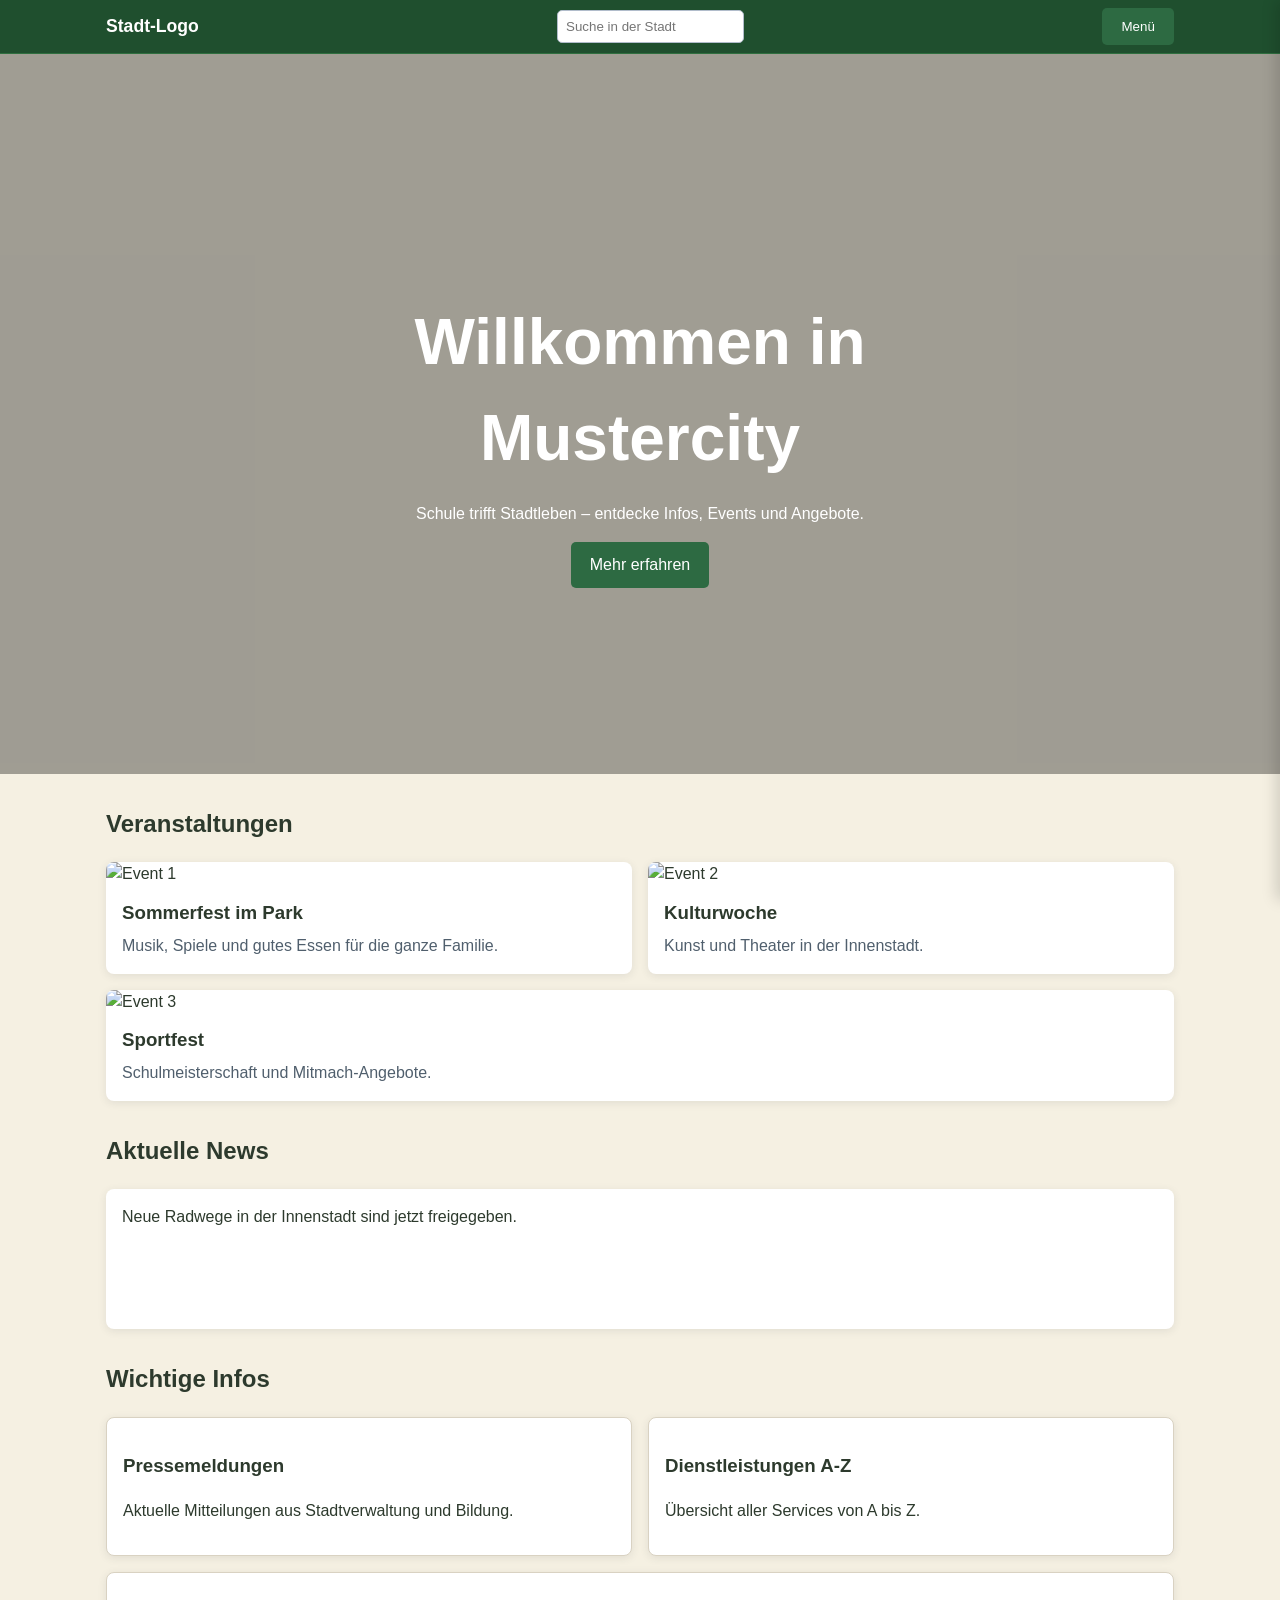
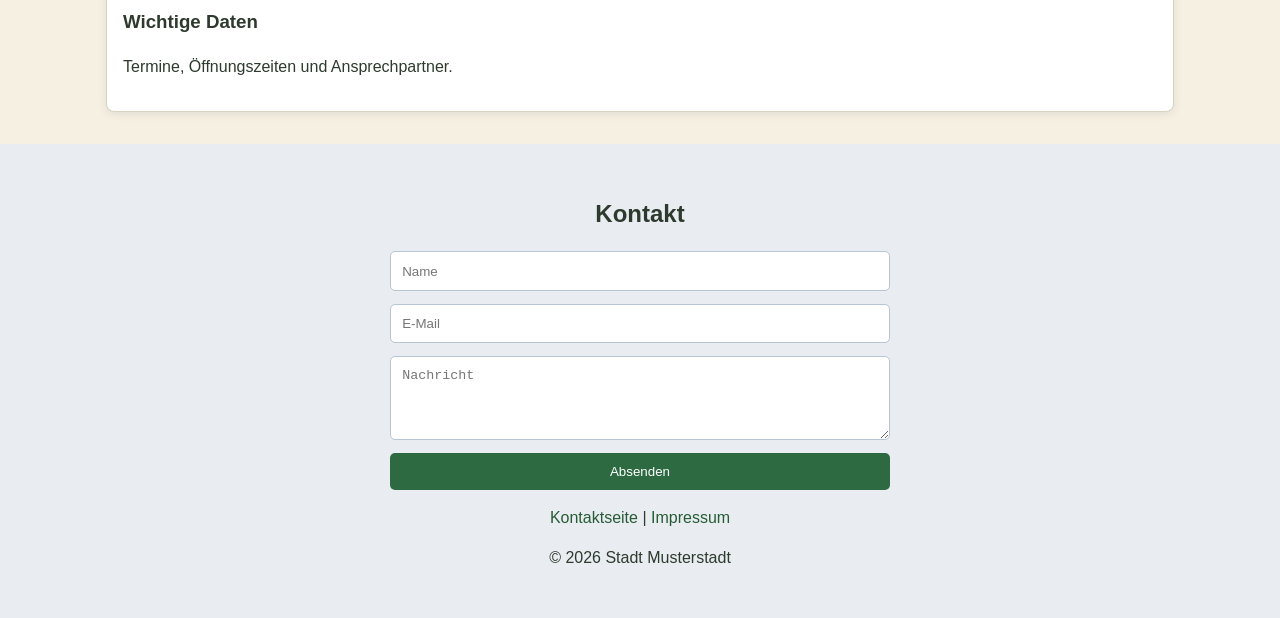
==== index.html @ e743a725 "Website v1" ====
<!DOCTYPE html>
<html lang="de">
<head>
  <meta charset="UTF-8" />
  <meta name="viewport" content="width=device-width, initial-scale=1.0" />
  <title>Stadtname - Schulprojekt Klasse 9</title>
  <link rel="stylesheet" href="style.css" />
</head>
<body>
  <!-- Header mit Navigation -->
  <header class="main-header">
    <div class="header-inner">
      <a class="logo" href="#">Stadt-Logo</a>
      <div class="search-container">
        <input type="text" placeholder="Suche in der Stadt" aria-label="Suche" />
      </div>
      <button id="sidebarToggle" class="btn">Menü</button>
    </div>
  </header>

  <!-- Sidebar, kommt von rechts -->
  <aside id="sidebar" class="sidebar">
    <button id="sidebarClose" class="btn close-btn">X</button>
    <nav class="sidebar-nav">
      <a href="verwaltung.html">Stadt / Verwaltung</a>
      <a href="politik.html">Politik</a>
      <a href="daten.html">Daten über die Stadt</a>
      <a href="bauen.html">Bauen und Wohnen</a>
      <a href="tourismus.html">Tourismus</a>
      <a href="mobilitaet.html">Mobilität</a>
      <a href="dienstleistungen.html">Dienstleistungen A-Z</a>
      <a href="veranstaltungen.html">Veranstaltungen</a>
      <a href="kultur.html">Stadtleben & Kultur</a>
      <a href="karriere.html">Karriere</a>
      <a href="kontakt.html">Kontakt</a>
    </nav>
  </aside>

  <!-- Overlay hinter Sidebar -->
  <div id="overlay" class="overlay"></div>

  <!-- Hero-Bereich -->
  <section class="hero" id="startseite">
    <div class="hero-content">
      <h1>Willkommen in Mustercity</h1>
      <p>Schule trifft Stadtleben – entdecke Infos, Events und Angebote.</p>
      <a href="#events" class="btn">Mehr erfahren</a>
    </div>
  </section>

  <!-- Veranstaltungen -->
  <section id="events" class="section">
    <h2>Veranstaltungen</h2>
    <div class="cards">
      <a href="unterseite.html" class="card">
        <img src="https://via.placeholder.com/300x180?text=Event+1" alt="Event 1" />
        <h3>Sommerfest im Park</h3>
        <p>Musik, Spiele und gutes Essen für die ganze Familie.</p>
      </a>
      <a href="unterseite.html" class="card">
        <img src="https://via.placeholder.com/300x180?text=Event+2" alt="Event 2" />
        <h3>Kulturwoche</h3>
        <p>Kunst und Theater in der Innenstadt.</p>
      </a>
      <a href="unterseite.html" class="card">
        <img src="https://via.placeholder.com/300x180?text=Event+3" alt="Event 3" />
        <h3>Sportfest</h3>
        <p>Schulmeisterschaft und Mitmach-Angebote.</p>
      </a>
    </div>
  </section>

  <!-- News mit automatischem Wechsel -->
  <section id="news" class="section">
    <h2>Aktuelle News</h2>
    <div class="news-box" id="newsBox"></div>
  </section>

  <!-- Info-Kästen -->
  <section class="section info-section">
    <h2>Wichtige Infos</h2>
    <div class="info-cards">
      <article class="info-card">
        <h3>Pressemeldungen</h3>
        <p>Aktuelle Mitteilungen aus Stadtverwaltung und Bildung.</p>
      </article>
      <article class="info-card">
        <h3>Dienstleistungen A-Z</h3>
        <p>Übersicht aller Services von A bis Z.</p>
      </article>
      <article class="info-card">
        <h3>Wichtige Daten</h3>
        <p>Termine, Öffnungszeiten und Ansprechpartner.</p>
      </article>
    </div>
  </section>

  <!-- Footer mit Kontaktformular -->
  <footer class="footer">
    <h2>Kontakt</h2>
    <form class="contact-form" action="#" onsubmit="return false;">
      <input type="text" placeholder="Name" required />
      <input type="email" placeholder="E-Mail" required />
      <textarea placeholder="Nachricht" rows="4" required></textarea>
      <button type="submit" class="btn">Absenden</button>
    </form>
    <p><a href="kontakt.html">Kontaktseite</a> | <a href="#">Impressum</a></p>
    <p>© 2026 Stadt Musterstadt</p>
  </footer>

  <script src="script.js"></script>
</body>
</html>
---- style.css ----
/* Allgemeine Styles */
* {
  box-sizing: border-box;
}
body {
  margin: 0;
  font-family: "Segoe UI", Tahoma, Geneva, Verdana, sans-serif;
  color: #2d3a2d; /* dunkles Grün/Grau für Text */
  background-color: #f5f0e2; /* beiger Hintergrund */
  line-height: 1.5;
}
a {
  color: #265b35; /* dunkles Grün */
  text-decoration: none;
}
.btn {
  background-color: #2d6a42; /* grün */
  color: #fff;
  border: none;
  padding: 0.7rem 1.2rem;
  cursor: pointer;
  border-radius: 5px;
  text-decoration: none;
  display: inline-block;
  transition: background-color 0.2s ease, transform 0.2s ease;
}
.btn:hover {
  background-color: #225a35;
  transform: translateY(-1px);
}
.main-header {
  position: sticky;
  top: 0;
  z-index: 100;
  background-color: #1f4f2e; /* dunkelgrün */
  border-bottom: 1px solid #2f6f3f;
}
.header-inner {
  max-width: 1100px;
  margin: 0 auto;
  display: flex;
  align-items: center;
  justify-content: space-between;
  padding: 0.5rem 1rem;
}
.logo {
  font-weight: bold;
  font-size: 1.1rem;
  color: #fff;
}
.logo:hover {
  color: #d9e7d2;
}
.search-container input {
  padding: 0.5rem;
  border-radius: 5px;
  border: 1px solid #b1bccb;
}
.sidebar {
  position: fixed;
  top: 0;
  right: 0;
  height: 100%;
  width: 260px;
  background-color: #f2ebd8;
  box-shadow: -4px 0 14px rgba(0, 0, 0, 0.15);
  transform: translateX(100%);
  transition: transform 0.3s ease;
  z-index: 200;
  padding: 1rem;
}
.sidebar.open {
  transform: translateX(0);
}
.close-btn {
  margin-bottom: 1rem;
  background-color: #2d6a42;
}
.sidebar-nav {
  display: flex;
  flex-direction: column;
  gap: 0.6rem;
}
.sidebar-nav a {
  color: #2d6a42;
  font-weight: 500;
  padding: 0.35rem 0.5rem;
  border-radius: 4px;
  transition: background-color 0.2s ease;
}
.sidebar-nav a:hover {
  background-color: #d9e7d2;
}
.overlay {
  position: fixed;
  inset: 0;
  background-color: rgba(0, 0, 0, 0.35);
  opacity: 0;
  pointer-events: none;
  transition: opacity 0.2s ease;
  z-index: 150;
}
.overlay.visible {
  opacity: 1;
  pointer-events: auto;
}
.hero {
  position: relative;
  height: 80vh;
  min-height: 380px;
  color: #fff;
  background-image: url('https://images.unsplash.com/photo-1500530855697-b586d89ba3ee?auto=format&fit=crop&w=1600&q=80');
  background-size: cover;
  background-position: center;
  display: flex;
  align-items: center;
  justify-content: center;
  text-align: center;
}
.hero::before {
  content: "";
  position: absolute;
  inset: 0;
  background: rgba(0, 0, 0, 0.35);
}
.hero-content {
  position: relative;
  max-width: 700px;
  z-index: 1;
  padding: 1rem;
}
.hero h1 {
  font-size: clamp(2rem, 6vw, 4rem);
  margin-bottom: 0.6rem;
}
.section {
  max-width: 1100px;
  margin: 2rem auto;
  padding: 0 1rem;
}
.cards {
  display: flex;
  flex-wrap: wrap;
  gap: 1rem;
  margin-top: 1rem;
}
.card {
  background-color: #fff;
  border-radius: 8px;
  overflow: hidden;
  flex: 1 1 calc(33.333% - 0.66rem);
  min-width: 240px;
  text-decoration: none;
  color: inherit;
  box-shadow: 0 2px 8px rgba(46, 61, 73, 0.1);
  transition: transform 0.2s ease;
}
.card:hover {
  transform: translateY(-5px);
}
.card img {
  display: block;
  width: 100%;
  height: auto;
}
.card h3 {
  margin: 0.8rem 1rem 0.4rem;
}
.card p {
  margin: 0 1rem 1rem;
  color: #505f6d;
}
.news-box {
  background-color: #fff;
  border-radius: 8px;
  padding: 1rem;
  box-shadow: 0 2px 8px rgba(46, 61, 73, 0.1);
  min-height: 140px;
}
.info-section .info-cards {
  display: flex;
  flex-wrap: wrap;
  gap: 1rem;
  margin-top: 1rem;
}
.card-grid {
  display: flex;
  flex-wrap: wrap;
  gap: 1rem;
  margin-top: 1rem;
}
.info-card {
  background-color: #fff;
  border-radius: 8px;
  padding: 1rem;
  flex: 1 1 calc(33.333% - 0.66rem);
  min-width: 220px;
  box-shadow: 0 2px 8px rgba(46, 61, 73, 0.1);
  border: 1px solid #d9d2c2;
  transition: transform 0.2s ease, box-shadow 0.2s ease, background-color 0.2s ease;
}
.info-card:hover {
  transform: translateY(-3px);
  box-shadow: 0 4px 12px rgba(46, 61, 73, 0.15);
  background-color: #f8f5ee;
}
.footer {
  background-color: #e9edf2;
  padding: 2rem 1rem;
  text-align: center;
}
.contact-form {
  display: flex;
  flex-direction: column;
  gap: 0.8rem;
  max-width: 500px;
  margin: 0 auto 1rem auto;
}
.contact-form input,
.contact-form textarea {
  padding: 0.7rem;
  border: 1px solid #b8c5d3;
  border-radius: 5px;
}
@media (max-width: 880px) {
  .cards,
  .info-section .info-cards {
    flex-direction: column;
  }
  .hero {
    height: 55vh;
  }
}
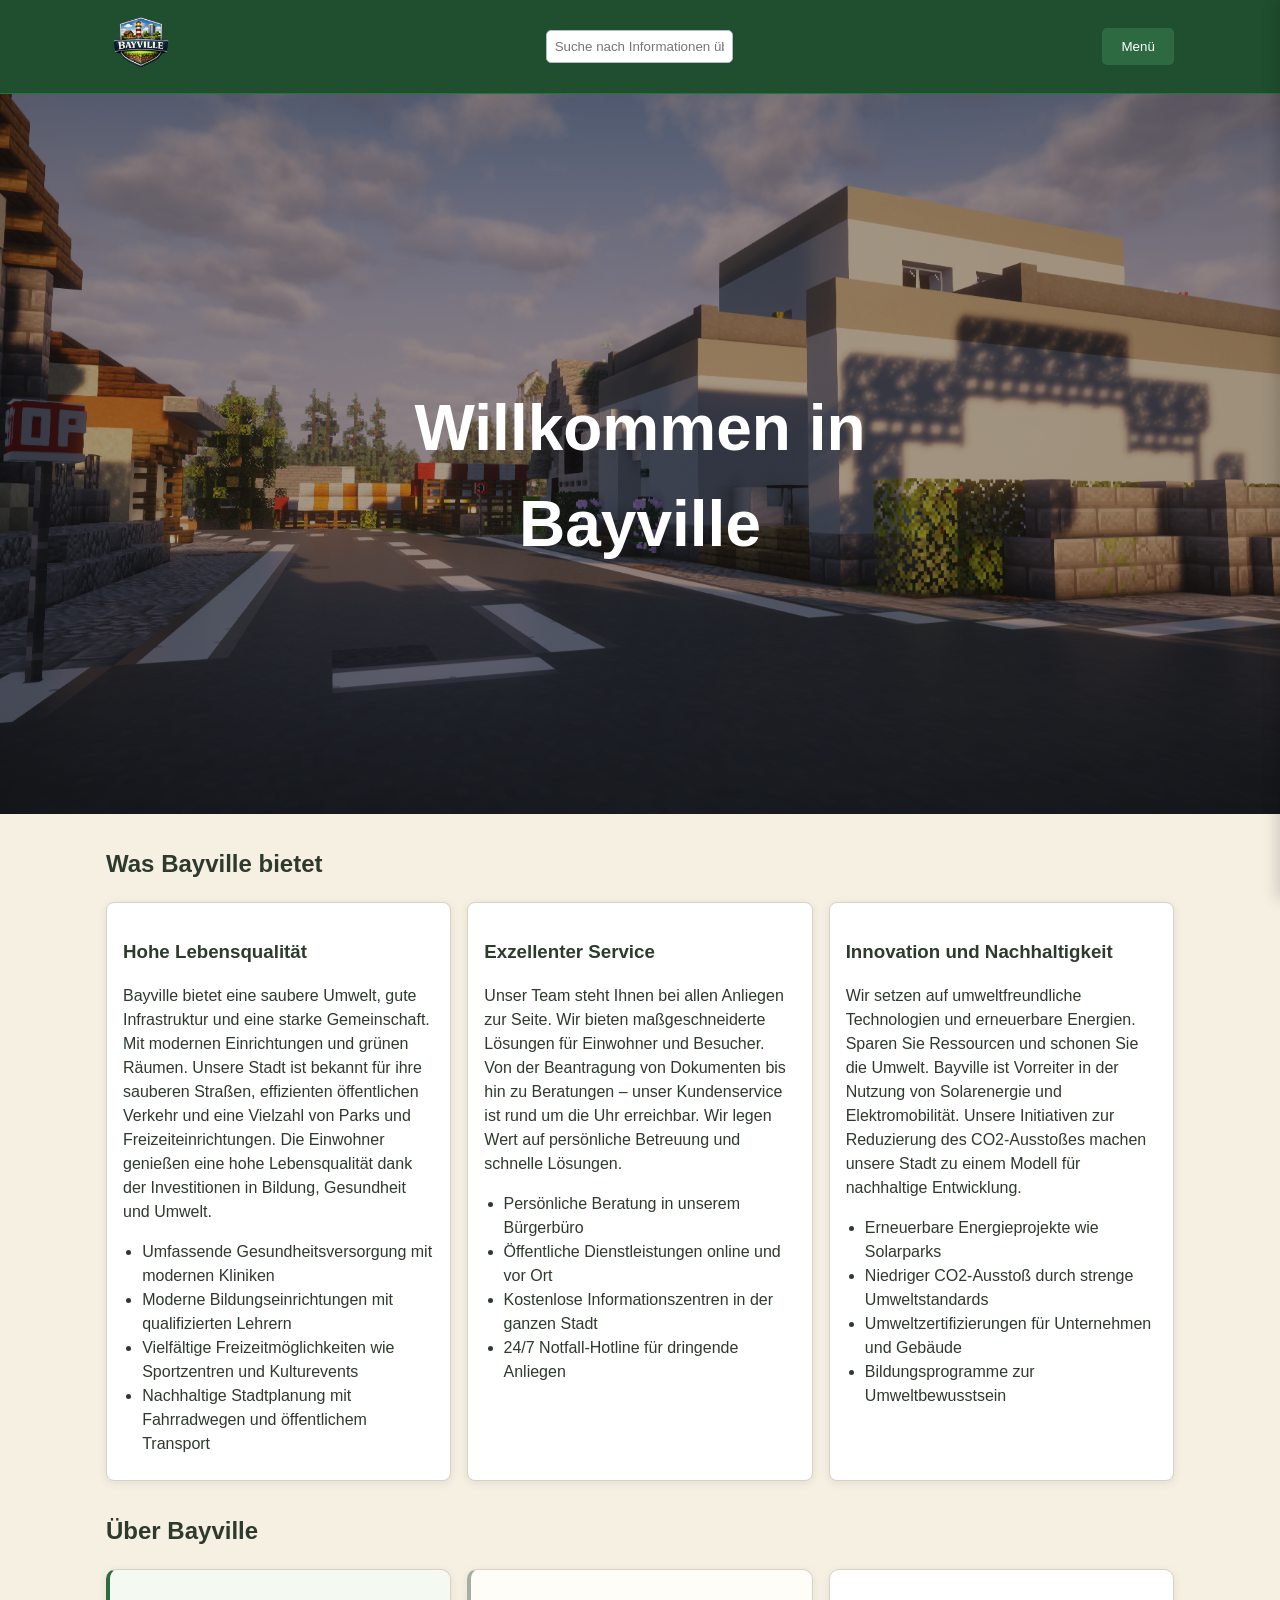
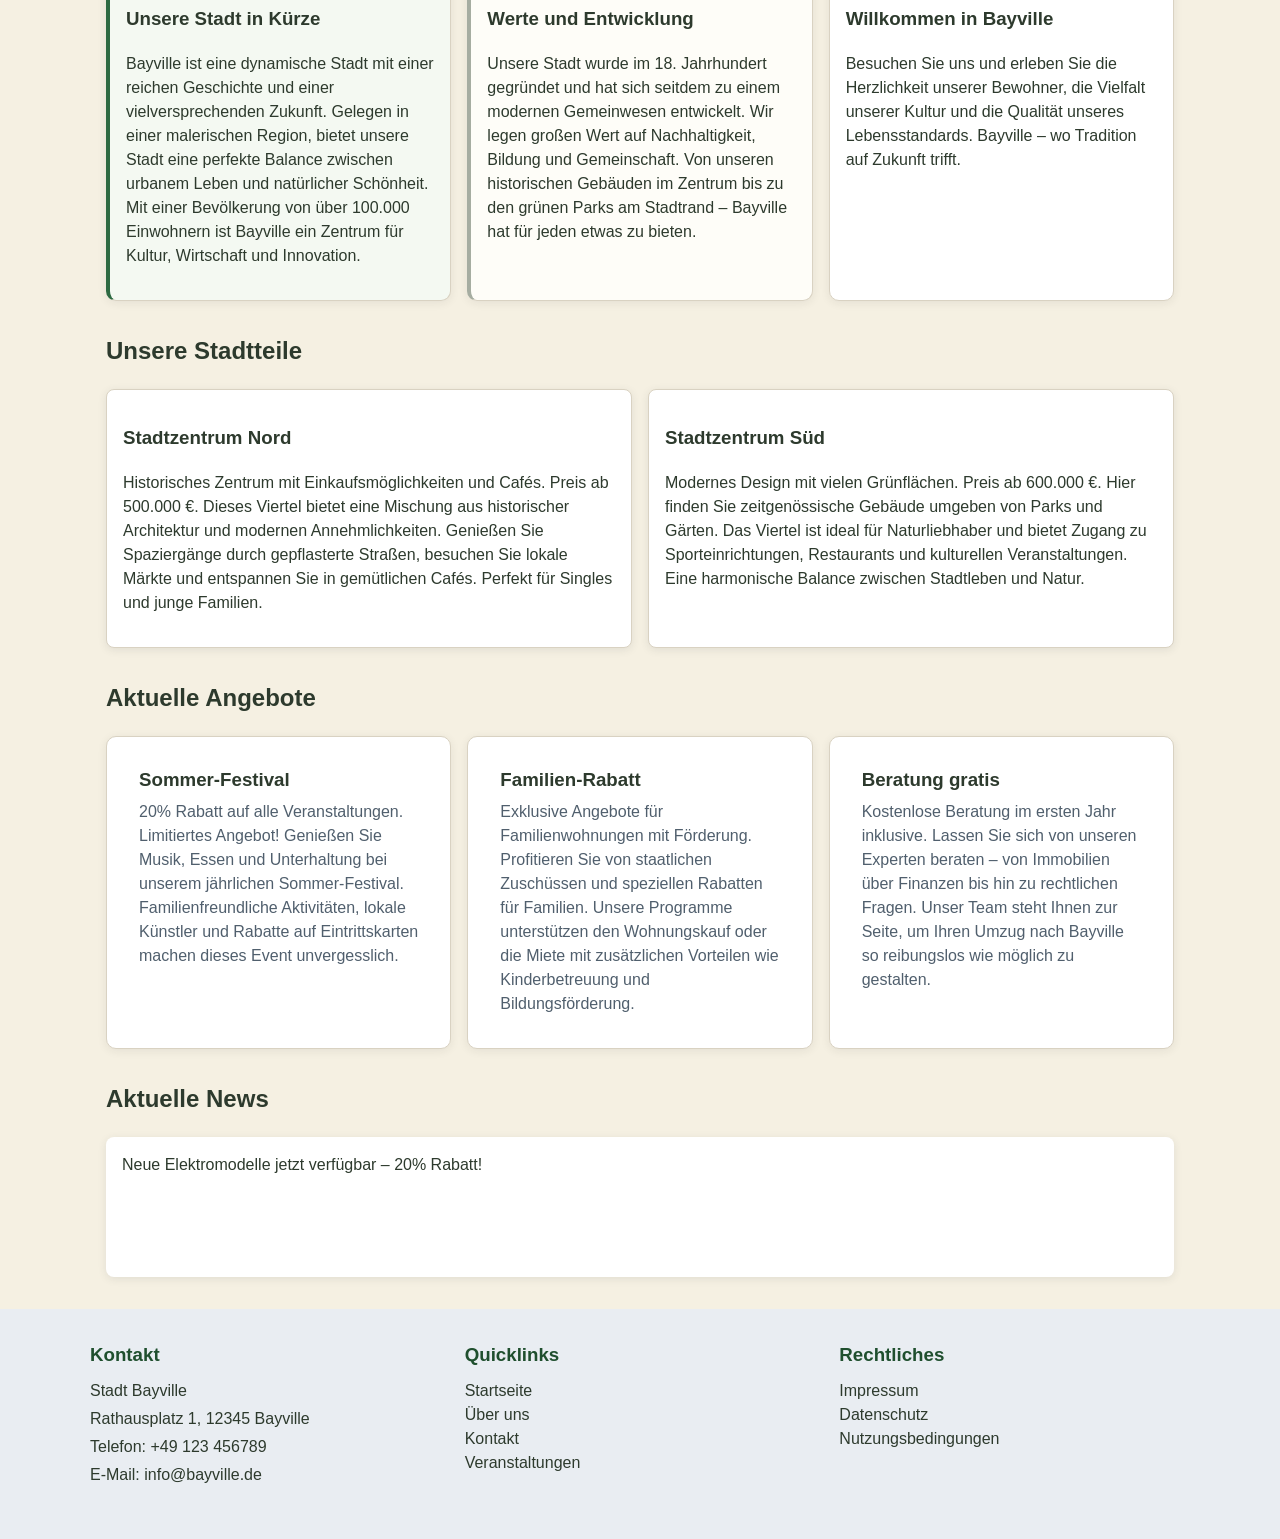
==== commit fa35ac28: "test" ====
--- a/index.html
+++ b/index.html
@@ -3,16 +3,18 @@
 <head>
   <meta charset="UTF-8" />
   <meta name="viewport" content="width=device-width, initial-scale=1.0" />
-  <title>Stadtname - Schulprojekt Klasse 9</title>
+  <meta name="description" content="Offizielle Website der Stadt Bayville – Entdecken Sie unsere lebendige Stadt mit Informationen zu Verwaltung, Tourismus, Kultur und mehr." />
+  <meta name="keywords" content="Bayville, Stadt, Verwaltung, Tourismus, Kultur, Events" />
+  <title>Stadt Bayville - Offizielle Website</title>
   <link rel="stylesheet" href="style.css" />
 </head>
 <body>
   <!-- Header mit Navigation -->
   <header class="main-header">
     <div class="header-inner">
-      <a class="logo" href="#">Stadt-Logo</a>
+      <a href="index.html"><img src="Assets/LOgo.png" alt="logoStadt Bayville Logo" class="logo" style="height: 70px; width: 70px;"></a>
       <div class="search-container">
-        <input type="text" placeholder="Suche in der Stadt" aria-label="Suche" />
+        <input type="text" placeholder="Suche nach Informationen über Bayville" aria-label="Suche" />
       </div>
       <button id="sidebarToggle" class="btn">Menü</button>
     </div>
@@ -22,6 +24,10 @@
   <aside id="sidebar" class="sidebar">
     <button id="sidebarClose" class="btn close-btn">X</button>
     <nav class="sidebar-nav">
+      <a href="index.html">Startseite</a>
+      <a href="models.html">Stadtteile</a>
+      <a href="about.html">Über uns</a>
+      <a href="contact.html">Kontakt</a>
       <a href="verwaltung.html">Stadt / Verwaltung</a>
       <a href="politik.html">Politik</a>
       <a href="daten.html">Daten über die Stadt</a>
@@ -32,7 +38,7 @@
       <a href="veranstaltungen.html">Veranstaltungen</a>
       <a href="kultur.html">Stadtleben & Kultur</a>
       <a href="karriere.html">Karriere</a>
-      <a href="kontakt.html">Kontakt</a>
+      <a href="kontakt.html">Kontakt (DE)</a>
     </nav>
   </aside>
 
@@ -42,30 +48,98 @@
   <!-- Hero-Bereich -->
   <section class="hero" id="startseite">
     <div class="hero-content">
-      <h1>Willkommen in Mustercity</h1>
-      <p>Schule trifft Stadtleben – entdecke Infos, Events und Angebote.</p>
-      <a href="#events" class="btn">Mehr erfahren</a>
+      <h1>Willkommen in Bayville</h1>
     </div>
   </section>
 
-  <!-- Veranstaltungen -->
-  <section id="events" class="section">
-    <h2>Veranstaltungen</h2>
+  <!-- Features -->
+  <section id="features" class="section">
+    <h2>Was Bayville bietet</h2>
+    <div class="card-grid">
+      <article class="info-card">
+        <h3>Hohe Lebensqualität</h3>
+        <p>Bayville bietet eine saubere Umwelt, gute Infrastruktur und eine starke Gemeinschaft. Mit modernen Einrichtungen und grünen Räumen. Unsere Stadt ist bekannt für ihre sauberen Straßen, effizienten öffentlichen Verkehr und eine Vielzahl von Parks und Freizeiteinrichtungen. Die Einwohner genießen eine hohe Lebensqualität dank der Investitionen in Bildung, Gesundheit und Umwelt.</p>
+        <ul>
+          <li>Umfassende Gesundheitsversorgung mit modernen Kliniken</li>
+          <li>Moderne Bildungseinrichtungen mit qualifizierten Lehrern</li>
+          <li>Vielfältige Freizeitmöglichkeiten wie Sportzentren und Kulturevents</li>
+          <li>Nachhaltige Stadtplanung mit Fahrradwegen und öffentlichem Transport</li>
+        </ul>
+      </article>
+      <article class="info-card">
+        <h3>Exzellenter Service</h3>
+        <p>Unser Team steht Ihnen bei allen Anliegen zur Seite. Wir bieten maßgeschneiderte Lösungen für Einwohner und Besucher. Von der Beantragung von Dokumenten bis hin zu Beratungen – unser Kundenservice ist rund um die Uhr erreichbar. Wir legen Wert auf persönliche Betreuung und schnelle Lösungen.</p>
+        <ul>
+          <li>Persönliche Beratung in unserem Bürgerbüro</li>
+          <li>Öffentliche Dienstleistungen online und vor Ort</li>
+          <li>Kostenlose Informationszentren in der ganzen Stadt</li>
+          <li>24/7 Notfall-Hotline für dringende Anliegen</li>
+        </ul>
+      </article>
+      <article class="info-card">
+        <h3>Innovation und Nachhaltigkeit</h3>
+        <p>Wir setzen auf umweltfreundliche Technologien und erneuerbare Energien. Sparen Sie Ressourcen und schonen Sie die Umwelt. Bayville ist Vorreiter in der Nutzung von Solarenergie und Elektromobilität. Unsere Initiativen zur Reduzierung des CO2-Ausstoßes machen unsere Stadt zu einem Modell für nachhaltige Entwicklung.</p>
+        <ul>
+          <li>Erneuerbare Energieprojekte wie Solarparks</li>
+          <li>Niedriger CO2-Ausstoß durch strenge Umweltstandards</li>
+          <li>Umweltzertifizierungen für Unternehmen und Gebäude</li>
+          <li>Bildungsprogramme zur Umweltbewusstsein</li>
+        </ul>
+      </article>
+    </div>
+  </section>
+
+  <!-- Über Bayville -->
+  <section id="ueber-bayville" class="section">
+    <h2>Über Bayville</h2>
+    <div class="card-grid">
+      <article class="content-card content-card--highlight">
+        <h3>Unsere Stadt in Kürze</h3>
+        <p>Bayville ist eine dynamische Stadt mit einer reichen Geschichte und einer vielversprechenden Zukunft. Gelegen in einer malerischen Region, bietet unsere Stadt eine perfekte Balance zwischen urbanem Leben und natürlicher Schönheit. Mit einer Bevölkerung von über 100.000 Einwohnern ist Bayville ein Zentrum für Kultur, Wirtschaft und Innovation.</p>
+      </article>
+      <article class="content-card content-card--reverse">
+        <h3>Werte und Entwicklung</h3>
+        <p>Unsere Stadt wurde im 18. Jahrhundert gegründet und hat sich seitdem zu einem modernen Gemeinwesen entwickelt. Wir legen großen Wert auf Nachhaltigkeit, Bildung und Gemeinschaft. Von unseren historischen Gebäuden im Zentrum bis zu den grünen Parks am Stadtrand – Bayville hat für jeden etwas zu bieten.</p>
+      </article>
+      <article class="content-card">
+        <h3>Willkommen in Bayville</h3>
+        <p>Besuchen Sie uns und erleben Sie die Herzlichkeit unserer Bewohner, die Vielfalt unserer Kultur und die Qualität unseres Lebensstandards. Bayville – wo Tradition auf Zukunft trifft.</p>
+      </article>
+    </div>
+  </section>
+
+  <!-- Stadtteile Übersicht -->
+  <section id="stadtteile" class="section">
+    <h2>Unsere Stadtteile</h2>
+    <div id="zentrum" class="tab-content active">
+      <div class="card-grid">
+        <article class="info-card model-card" data-model="modell1">
+          <h3>Stadtzentrum Nord</h3>
+          <p>Historisches Zentrum mit Einkaufsmöglichkeiten und Cafés. Preis ab 500.000 €. Dieses Viertel bietet eine Mischung aus historischer Architektur und modernen Annehmlichkeiten. Genießen Sie Spaziergänge durch gepflasterte Straßen, besuchen Sie lokale Märkte und entspannen Sie in gemütlichen Cafés. Perfekt für Singles und junge Familien.</p>
+        </article>
+        <article class="info-card model-card" data-model="modell2">
+          <h3>Stadtzentrum Süd</h3>
+          <p>Modernes Design mit vielen Grünflächen. Preis ab 600.000 €. Hier finden Sie zeitgenössische Gebäude umgeben von Parks und Gärten. Das Viertel ist ideal für Naturliebhaber und bietet Zugang zu Sporteinrichtungen, Restaurants und kulturellen Veranstaltungen. Eine harmonische Balance zwischen Stadtleben und Natur.</p>
+        </article>
+      </div>
+    </div>
+  </section>
+
+  <!-- Aktuelle VEranstaltungen -->
+  <section id="angebote" class="section">
+    <h2>Aktuelle Angebote</h2>
     <div class="cards">
       <a href="unterseite.html" class="card">
-        <img src="https://via.placeholder.com/300x180?text=Event+1" alt="Event 1" />
-        <h3>Sommerfest im Park</h3>
-        <p>Musik, Spiele und gutes Essen für die ganze Familie.</p>
+        <h3>Sommer-Festival</h3>
+        <p>20% Rabatt auf alle Veranstaltungen. Limitiertes Angebot! Genießen Sie Musik, Essen und Unterhaltung bei unserem jährlichen Sommer-Festival. Familienfreundliche Aktivitäten, lokale Künstler und Rabatte auf Eintrittskarten machen dieses Event unvergesslich.</p>
       </a>
       <a href="unterseite.html" class="card">
-        <img src="https://via.placeholder.com/300x180?text=Event+2" alt="Event 2" />
-        <h3>Kulturwoche</h3>
-        <p>Kunst und Theater in der Innenstadt.</p>
+        <h3>Familien-Rabatt</h3>
+        <p>Exklusive Angebote für Familienwohnungen mit Förderung. Profitieren Sie von staatlichen Zuschüssen und speziellen Rabatten für Familien. Unsere Programme unterstützen den Wohnungskauf oder die Miete mit zusätzlichen Vorteilen wie Kinderbetreuung und Bildungsförderung.</p>
       </a>
       <a href="unterseite.html" class="card">
-        <img src="https://via.placeholder.com/300x180?text=Event+3" alt="Event 3" />
-        <h3>Sportfest</h3>
-        <p>Schulmeisterschaft und Mitmach-Angebote.</p>
+        <h3>Beratung gratis</h3>
+        <p>Kostenlose Beratung im ersten Jahr inklusive. Lassen Sie sich von unseren Experten beraten – von Immobilien über Finanzen bis hin zu rechtlichen Fragen. Unser Team steht Ihnen zur Seite, um Ihren Umzug nach Bayville so reibungslos wie möglich zu gestalten.</p>
       </a>
     </div>
   </section>
@@ -76,38 +150,33 @@
     <div class="news-box" id="newsBox"></div>
   </section>
 
-  <!-- Info-Kästen -->
-  <section class="section info-section">
-    <h2>Wichtige Infos</h2>
-    <div class="info-cards">
-      <article class="info-card">
-        <h3>Pressemeldungen</h3>
-        <p>Aktuelle Mitteilungen aus Stadtverwaltung und Bildung.</p>
-      </article>
-      <article class="info-card">
-        <h3>Dienstleistungen A-Z</h3>
-        <p>Übersicht aller Services von A bis Z.</p>
-      </article>
-      <article class="info-card">
-        <h3>Wichtige Daten</h3>
-        <p>Termine, Öffnungszeiten und Ansprechpartner.</p>
-      </article>
-    </div>
-  </section>
-
   <!-- Footer mit Kontaktformular -->
   <footer class="footer">
-    <h2>Kontakt</h2>
-    <form class="contact-form" action="#" onsubmit="return false;">
-      <input type="text" placeholder="Name" required />
-      <input type="email" placeholder="E-Mail" required />
-      <textarea placeholder="Nachricht" rows="4" required></textarea>
-      <button type="submit" class="btn">Absenden</button>
-    </form>
-    <p><a href="kontakt.html">Kontaktseite</a> | <a href="#">Impressum</a></p>
-    <p>© 2026 Stadt Musterstadt</p>
+    <div class="footer-columns">
+      <div class="footer-column">
+        <h3>Kontakt</h3>
+        <p>Stadt Bayville</p>
+        <p>Rathausplatz 1, 12345 Bayville</p>
+        <p>Telefon: +49 123 456789</p>
+        <p>E-Mail: <a href="mailto:info@bayville.de">info@bayville.de</a></p>
+      </div>
+      <div class="footer-column">
+        <h3>Quicklinks</h3>
+        <a href="index.html">Startseite</a><br />
+        <a href="about.html">Über uns</a><br />
+        <a href="kontakt.html">Kontakt</a><br />
+        <a href="veranstaltungen.html">Veranstaltungen</a>
+      </div>
+      <div class="footer-column">
+        <h3>Rechtliches</h3>
+        <a href="#">Impressum</a><br />
+        <a href="#">Datenschutz</a><br />
+        <a href="#">Nutzungsbedingungen</a>
+      </div>
+    </div>
   </footer>
 
   <script src="script.js"></script>
+  
 </body>
-</html>
+</html>
--- a/style.css
+++ b/style.css
@@ -44,12 +44,11 @@
   padding: 0.5rem 1rem;
 }
 .logo {
-  font-weight: bold;
-  font-size: 1.1rem;
-  color: #fff;
+  max-width: 150px;
+  height: auto;
 }
 .logo:hover {
-  color: #d9e7d2;
+  opacity: 0.8;
 }
 .search-container input {
   padding: 0.5rem;
@@ -109,7 +108,7 @@
   height: 80vh;
   min-height: 380px;
   color: #fff;
-  background-image: url('https://images.unsplash.com/photo-1500530855697-b586d89ba3ee?auto=format&fit=crop&w=1600&q=80');
+  background-image: url('Assets/Background.png');
   background-size: cover;
   background-position: center;
   display: flex;
@@ -166,6 +165,62 @@
 .card h3 {
   margin: 0.8rem 1rem 0.4rem;
 }
+
+/* Neue card-Varianten */
+.content-card,
+.info-card,
+.card {
+  border: 1px solid #d9d2c2;
+  background: #fff;
+  border-radius: 10px;
+  box-shadow: 0 2px 10px rgba(32, 38, 44, 0.08);
+  padding: 1rem;
+  transition: transform 0.2s ease, box-shadow 0.2s ease, border-color 0.2s ease;
+}
+.content-card:hover,
+.info-card:hover,
+.card:hover {
+  transform: translateY(-4px);
+  box-shadow: 0 6px 20px rgba(32, 38, 44, 0.16);
+  border-color: #b3c6b1;
+}
+
+.content-card--highlight {
+  border-left: 4px solid #2d6a42;
+  background: #f4f9f2;
+}
+
+.content-card--reverse {
+  border-left: 4px solid #a6ada1;
+  background: #fefdf8;
+}
+
+/* Verbesserte responsive Grid-Strukturen */
+.card-grid,
+.info-section .info-cards,
+.cards {
+  display: grid;
+  grid-template-columns: repeat(1, minmax(0, 1fr));
+  gap: 1rem;
+  margin-top: 1rem;
+}
+
+@media (min-width: 700px) {
+  .card-grid,
+  .info-section .info-cards,
+  .cards {
+    grid-template-columns: repeat(2, minmax(0, 1fr));
+  }
+}
+
+@media (min-width: 1024px) {
+  .card-grid,
+  .info-section .info-cards,
+  .cards {
+    grid-template-columns: repeat(3, minmax(0, 1fr));
+  }
+}
+
 .card p {
   margin: 0 1rem 1rem;
   color: #505f6d;
@@ -204,17 +259,70 @@
   box-shadow: 0 4px 12px rgba(46, 61, 73, 0.15);
   background-color: #f8f5ee;
 }
+.info-card img {
+  width: 100%;
+  height: 150px;
+  object-fit: cover;
+  border-radius: 4px;
+  margin-bottom: 1rem;
+}
+.info-card ul {
+  margin: 0.5rem 0;
+  padding-left: 1.2rem;
+}
 .footer {
   background-color: #e9edf2;
   padding: 2rem 1rem;
   text-align: center;
 }
+.footer-columns {
+  max-width: 1100px;
+  margin: 0 auto 1rem auto;
+  display: flex;
+  justify-content: space-between;
+  gap: 1.5rem;
+  flex-wrap: wrap;
+  text-align: left;
+}
+.footer-column {
+  flex: 1 1 220px;
+  min-width: 200px;
+}
+.footer-column h3 {
+  margin-top: 0;
+  margin-bottom: 0.6rem;
+  color: #1f4f2e;
+}
+.footer-column p,
+.footer-column a {
+  margin: 0.25rem 0;
+  color: #2d3a2d;
+}
+.footer-column a:hover {
+  text-decoration: underline;
+}
+.footer p.legal,
+.footer p.legal a {
+  margin-top: 1rem;
+  display: block;
+  color: #5a654d;
+}
 .contact-form {
   display: flex;
   flex-direction: column;
   gap: 0.8rem;
   max-width: 500px;
   margin: 0 auto 1rem auto;
+}
+@media (max-width: 880px) {
+  .footer-columns {
+    flex-direction: column;
+    text-align: center;
+    align-items: center;
+  }
+  .footer-column {
+    min-width: 100%;
+  }
 }
 .contact-form input,
 .contact-form textarea {
@@ -231,3 +339,148 @@
     height: 55vh;
   }
 }
+
+/* Tabs */
+.tabs {
+  display: flex;
+  gap: 0.5rem;
+  margin-bottom: 1rem;
+}
+.tab-btn {
+  background-color: #e9e9e9;
+  border: none;
+  padding: 0.5rem 1rem;
+  cursor: pointer;
+  border-radius: 4px;
+  transition: background-color 0.2s;
+}
+.tab-btn.active {
+  background-color: #2d6a42;
+  color: #fff;
+}
+.tab-content {
+  display: none;
+}
+.tab-content.active {
+  display: block;
+}
+
+/* Modal */
+.modal {
+  position: fixed;
+  top: 0;
+  left: 0;
+  width: 100%;
+  height: 100%;
+  background-color: rgba(0, 0, 0, 0.8);
+  display: flex;
+  align-items: center;
+  justify-content: center;
+  z-index: 1000;
+  opacity: 0;
+  pointer-events: none;
+  transition: opacity 0.3s ease;
+}
+.modal.active {
+  opacity: 1;
+  pointer-events: auto;
+}
+.modal-content {
+  background-color: #fff;
+  padding: 2rem;
+  border-radius: 8px;
+  max-width: 600px;
+  width: 90%;
+  position: relative;
+}
+.modal .close {
+  position: absolute;
+  top: 10px;
+  right: 15px;
+  font-size: 2rem;
+  cursor: pointer;
+}
+.model-card {
+  cursor: pointer;
+}
+
+/* Galerie Styles */
+.gallery {
+  display: grid;
+  grid-template-columns: repeat(auto-fill, minmax(200px, 1fr));
+  gap: 1rem;
+  margin-top: 2rem;
+}
+
+.gallery-item {
+  position: relative;
+  overflow: hidden;
+  border-radius: 8px;
+  cursor: pointer;
+  transition: transform 0.2s ease;
+}
+
+.gallery-item:hover {
+  transform: scale(1.05);
+}
+
+.gallery-item img {
+  width: 100%;
+  height: 150px;
+  object-fit: cover;
+  display: block;
+}
+
+/* Lightbox */
+.lightbox {
+  position: fixed;
+  top: 0;
+  left: 0;
+  width: 100%;
+  height: 100%;
+  background-color: rgba(0, 0, 0, 0.8);
+  display: flex;
+  align-items: center;
+  justify-content: center;
+  z-index: 1000;
+  opacity: 0;
+  pointer-events: none;
+  transition: opacity 0.3s ease;
+}
+
+.lightbox.active {
+  opacity: 1;
+  pointer-events: auto;
+}
+
+.lightbox img {
+  max-width: 90%;
+  max-height: 90%;
+  border-radius: 8px;
+}
+
+.lightbox .close {
+  position: absolute;
+  top: 20px;
+  right: 20px;
+  color: white;
+  font-size: 2rem;
+  cursor: pointer;
+}
+
+/* Seiten-unabhängiges Grid-Layout */
+.card-grid {
+  display: grid;
+  grid-template-columns: repeat(auto-fit, minmax(240px, 1fr));
+  gap: 1rem;
+}
+
+/* Alternativ für die folgenden Seiten: flex statt grid */
+.page-veranstaltungen .card-grid,
+.page-daten .card-grid,
+.page-politik .card-grid,
+.page-kontakt .card-grid {
+  display: flex;
+  flex-wrap: wrap;
+  gap: 1rem;
+}
